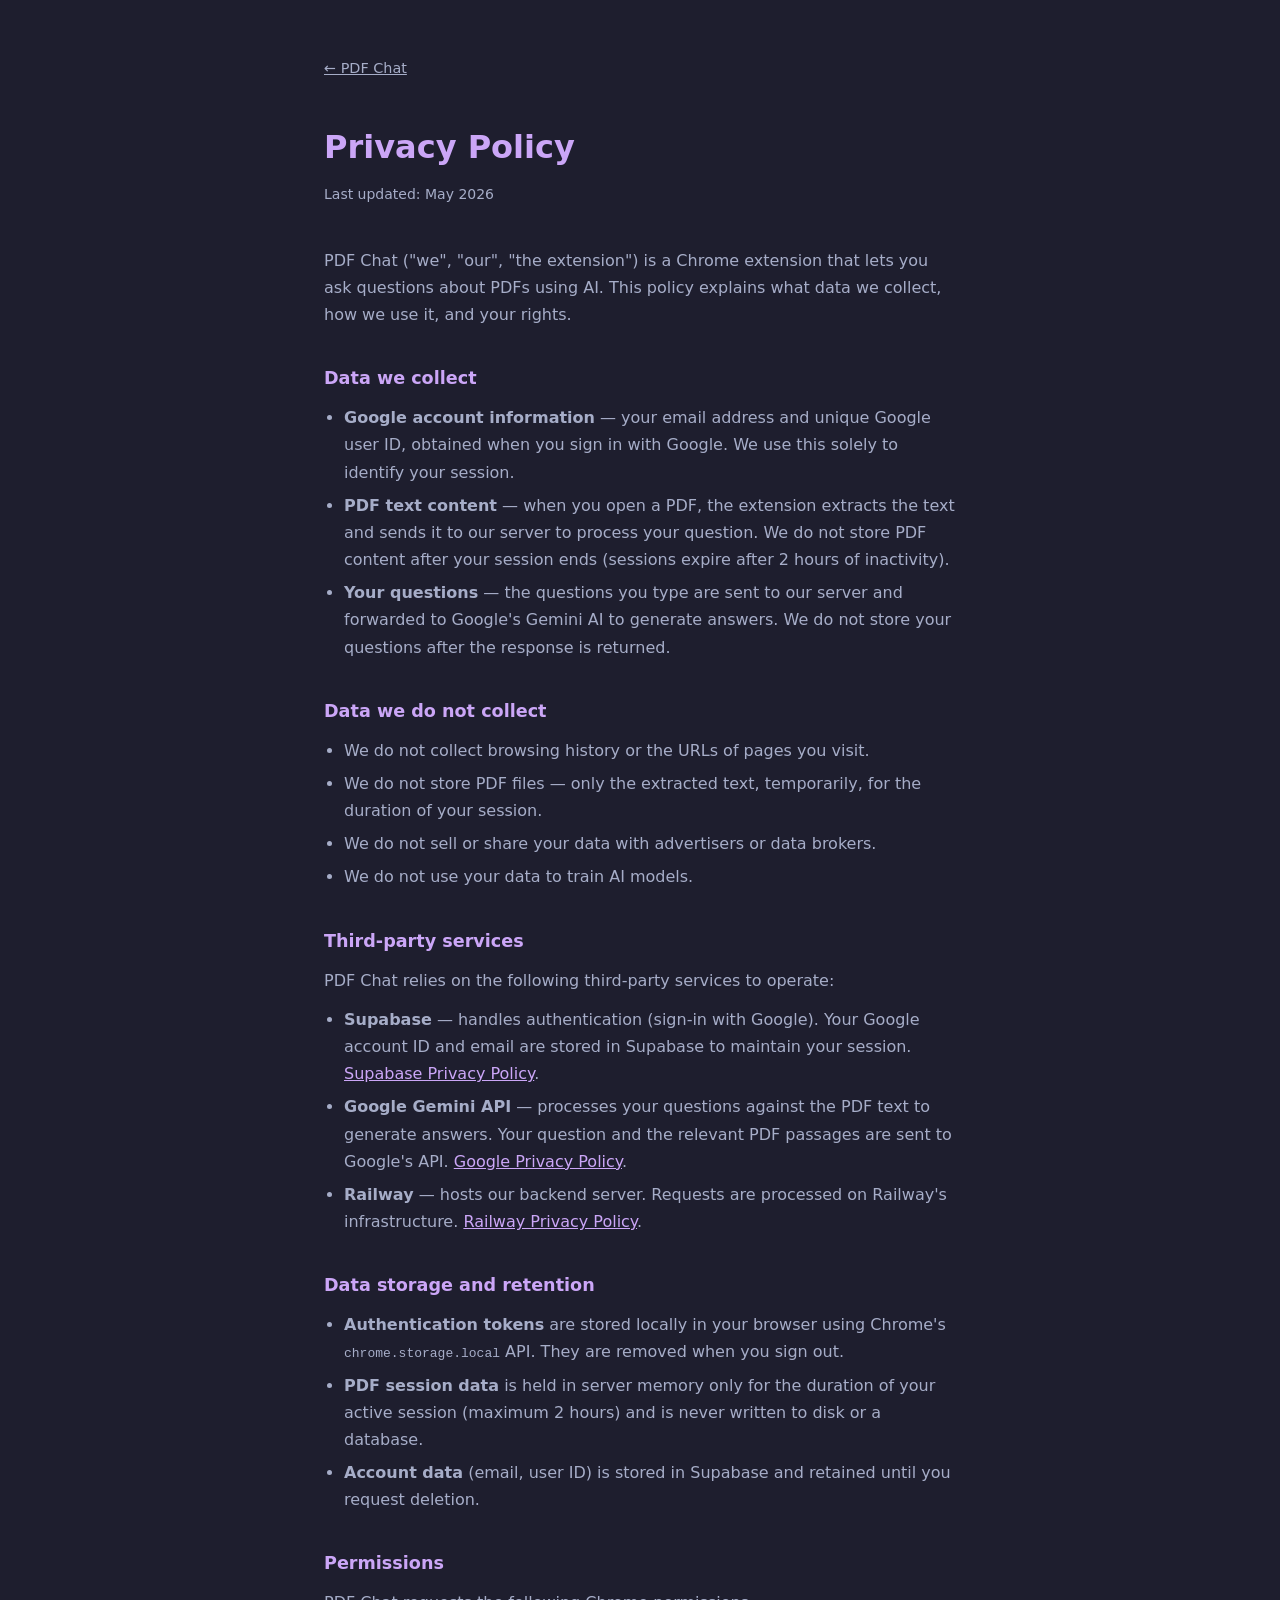
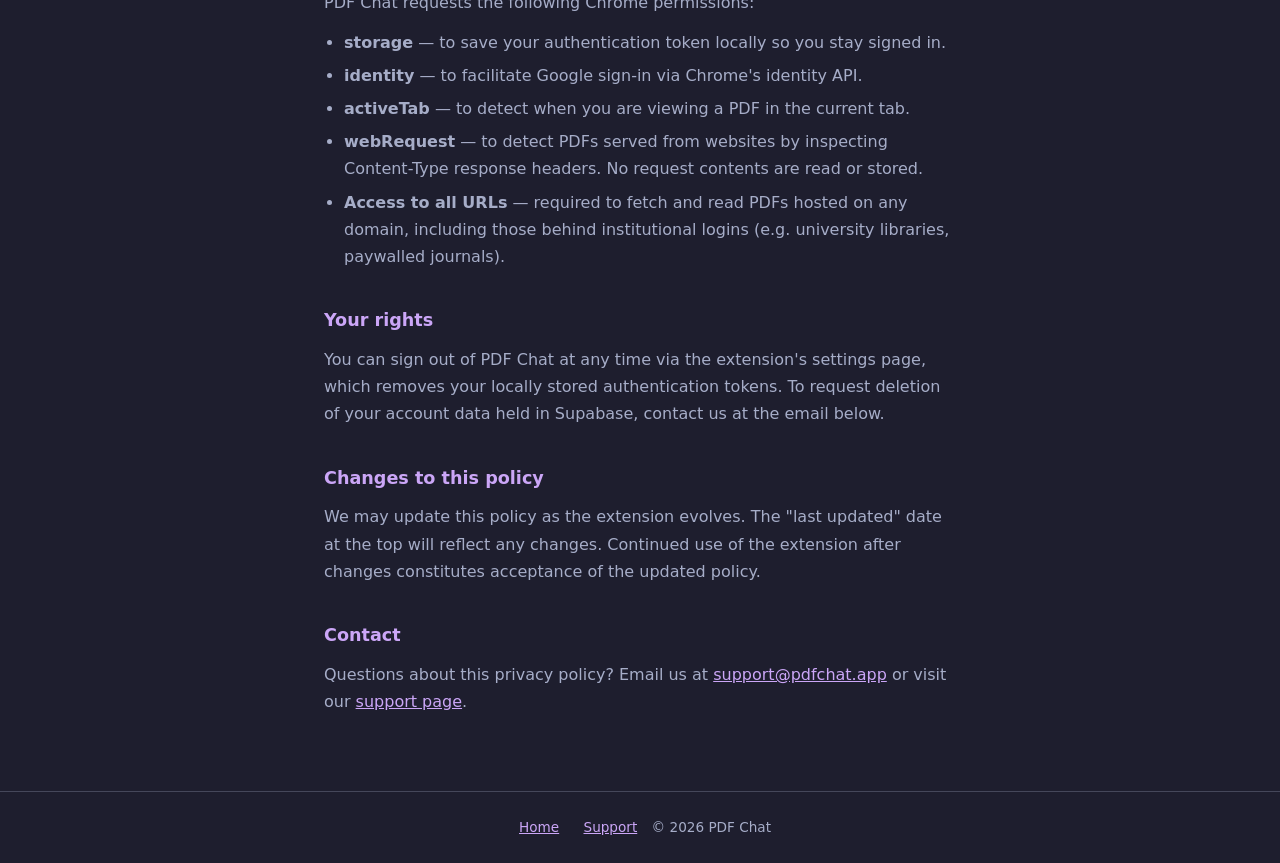
==== docs/privacy.html @ 62ee7725 "feat: add landing page, privacy policy, and support page Co-Authored-By: Claude Sonnet 4.6 <noreply@" ====
<!DOCTYPE html>
<html lang="en">
<head>
  <meta charset="utf-8">
  <meta name="viewport" content="width=device-width, initial-scale=1">
  <title>Privacy Policy — PDF Chat</title>
  <style>
    *, *::before, *::after { box-sizing: border-box; margin: 0; padding: 0; }
    :root {
      --bg: #1e1e2e; --surface: #313244; --border: #45475a;
      --text: #cdd6f4; --subtext: #a6adc8; --accent: #cba6f7;
    }
    body { background: var(--bg); color: var(--text); font-family: system-ui, sans-serif; line-height: 1.7; }
    a { color: var(--accent); }
    main { max-width: 680px; margin: 0 auto; padding: 56px 24px 64px; }
    nav { margin-bottom: 40px; font-size: 0.9rem; }
    nav a { color: var(--subtext); }
    h1 { font-size: 2rem; color: var(--accent); margin-bottom: 8px; }
    .updated { color: var(--subtext); font-size: 0.875rem; margin-bottom: 40px; }
    h2 { font-size: 1.1rem; color: var(--accent); margin: 36px 0 10px; }
    p { color: var(--subtext); margin-bottom: 12px; }
    ul { color: var(--subtext); padding-left: 20px; margin-bottom: 12px; }
    li { margin-bottom: 6px; }
    footer {
      border-top: 1px solid var(--border); text-align: center;
      padding: 24px; font-size: 0.85rem; color: var(--subtext);
    }
    footer a { color: var(--accent); margin: 0 10px; }
  </style>
</head>
<body>

<main>
  <nav><a href="index.html">← PDF Chat</a></nav>

  <h1>Privacy Policy</h1>
  <p class="updated">Last updated: May 2026</p>

  <p>PDF Chat ("we", "our", "the extension") is a Chrome extension that lets you ask questions about PDFs using AI. This policy explains what data we collect, how we use it, and your rights.</p>

  <h2>Data we collect</h2>
  <ul>
    <li><strong>Google account information</strong> — your email address and unique Google user ID, obtained when you sign in with Google. We use this solely to identify your session.</li>
    <li><strong>PDF text content</strong> — when you open a PDF, the extension extracts the text and sends it to our server to process your question. We do not store PDF content after your session ends (sessions expire after 2 hours of inactivity).</li>
    <li><strong>Your questions</strong> — the questions you type are sent to our server and forwarded to Google's Gemini AI to generate answers. We do not store your questions after the response is returned.</li>
  </ul>

  <h2>Data we do not collect</h2>
  <ul>
    <li>We do not collect browsing history or the URLs of pages you visit.</li>
    <li>We do not store PDF files — only the extracted text, temporarily, for the duration of your session.</li>
    <li>We do not sell or share your data with advertisers or data brokers.</li>
    <li>We do not use your data to train AI models.</li>
  </ul>

  <h2>Third-party services</h2>
  <p>PDF Chat relies on the following third-party services to operate:</p>
  <ul>
    <li><strong>Supabase</strong> — handles authentication (sign-in with Google). Your Google account ID and email are stored in Supabase to maintain your session. <a href="https://supabase.com/privacy" target="_blank" rel="noopener">Supabase Privacy Policy</a>.</li>
    <li><strong>Google Gemini API</strong> — processes your questions against the PDF text to generate answers. Your question and the relevant PDF passages are sent to Google's API. <a href="https://policies.google.com/privacy" target="_blank" rel="noopener">Google Privacy Policy</a>.</li>
    <li><strong>Railway</strong> — hosts our backend server. Requests are processed on Railway's infrastructure. <a href="https://railway.app/legal/privacy" target="_blank" rel="noopener">Railway Privacy Policy</a>.</li>
  </ul>

  <h2>Data storage and retention</h2>
  <ul>
    <li><strong>Authentication tokens</strong> are stored locally in your browser using Chrome's <code>chrome.storage.local</code> API. They are removed when you sign out.</li>
    <li><strong>PDF session data</strong> is held in server memory only for the duration of your active session (maximum 2 hours) and is never written to disk or a database.</li>
    <li><strong>Account data</strong> (email, user ID) is stored in Supabase and retained until you request deletion.</li>
  </ul>

  <h2>Permissions</h2>
  <p>PDF Chat requests the following Chrome permissions:</p>
  <ul>
    <li><strong>storage</strong> — to save your authentication token locally so you stay signed in.</li>
    <li><strong>identity</strong> — to facilitate Google sign-in via Chrome's identity API.</li>
    <li><strong>activeTab</strong> — to detect when you are viewing a PDF in the current tab.</li>
    <li><strong>webRequest</strong> — to detect PDFs served from websites by inspecting Content-Type response headers. No request contents are read or stored.</li>
    <li><strong>Access to all URLs</strong> — required to fetch and read PDFs hosted on any domain, including those behind institutional logins (e.g. university libraries, paywalled journals).</li>
  </ul>

  <h2>Your rights</h2>
  <p>You can sign out of PDF Chat at any time via the extension's settings page, which removes your locally stored authentication tokens. To request deletion of your account data held in Supabase, contact us at the email below.</p>

  <h2>Changes to this policy</h2>
  <p>We may update this policy as the extension evolves. The "last updated" date at the top will reflect any changes. Continued use of the extension after changes constitutes acceptance of the updated policy.</p>

  <h2>Contact</h2>
  <p>Questions about this privacy policy? Email us at <a href="mailto:support@pdfchat.app">support@pdfchat.app</a> or visit our <a href="support.html">support page</a>.</p>
</main>

<footer>
  <a href="index.html">Home</a>
  <a href="support.html">Support</a>
  <span>© 2026 PDF Chat</span>
</footer>

</body>
</html>
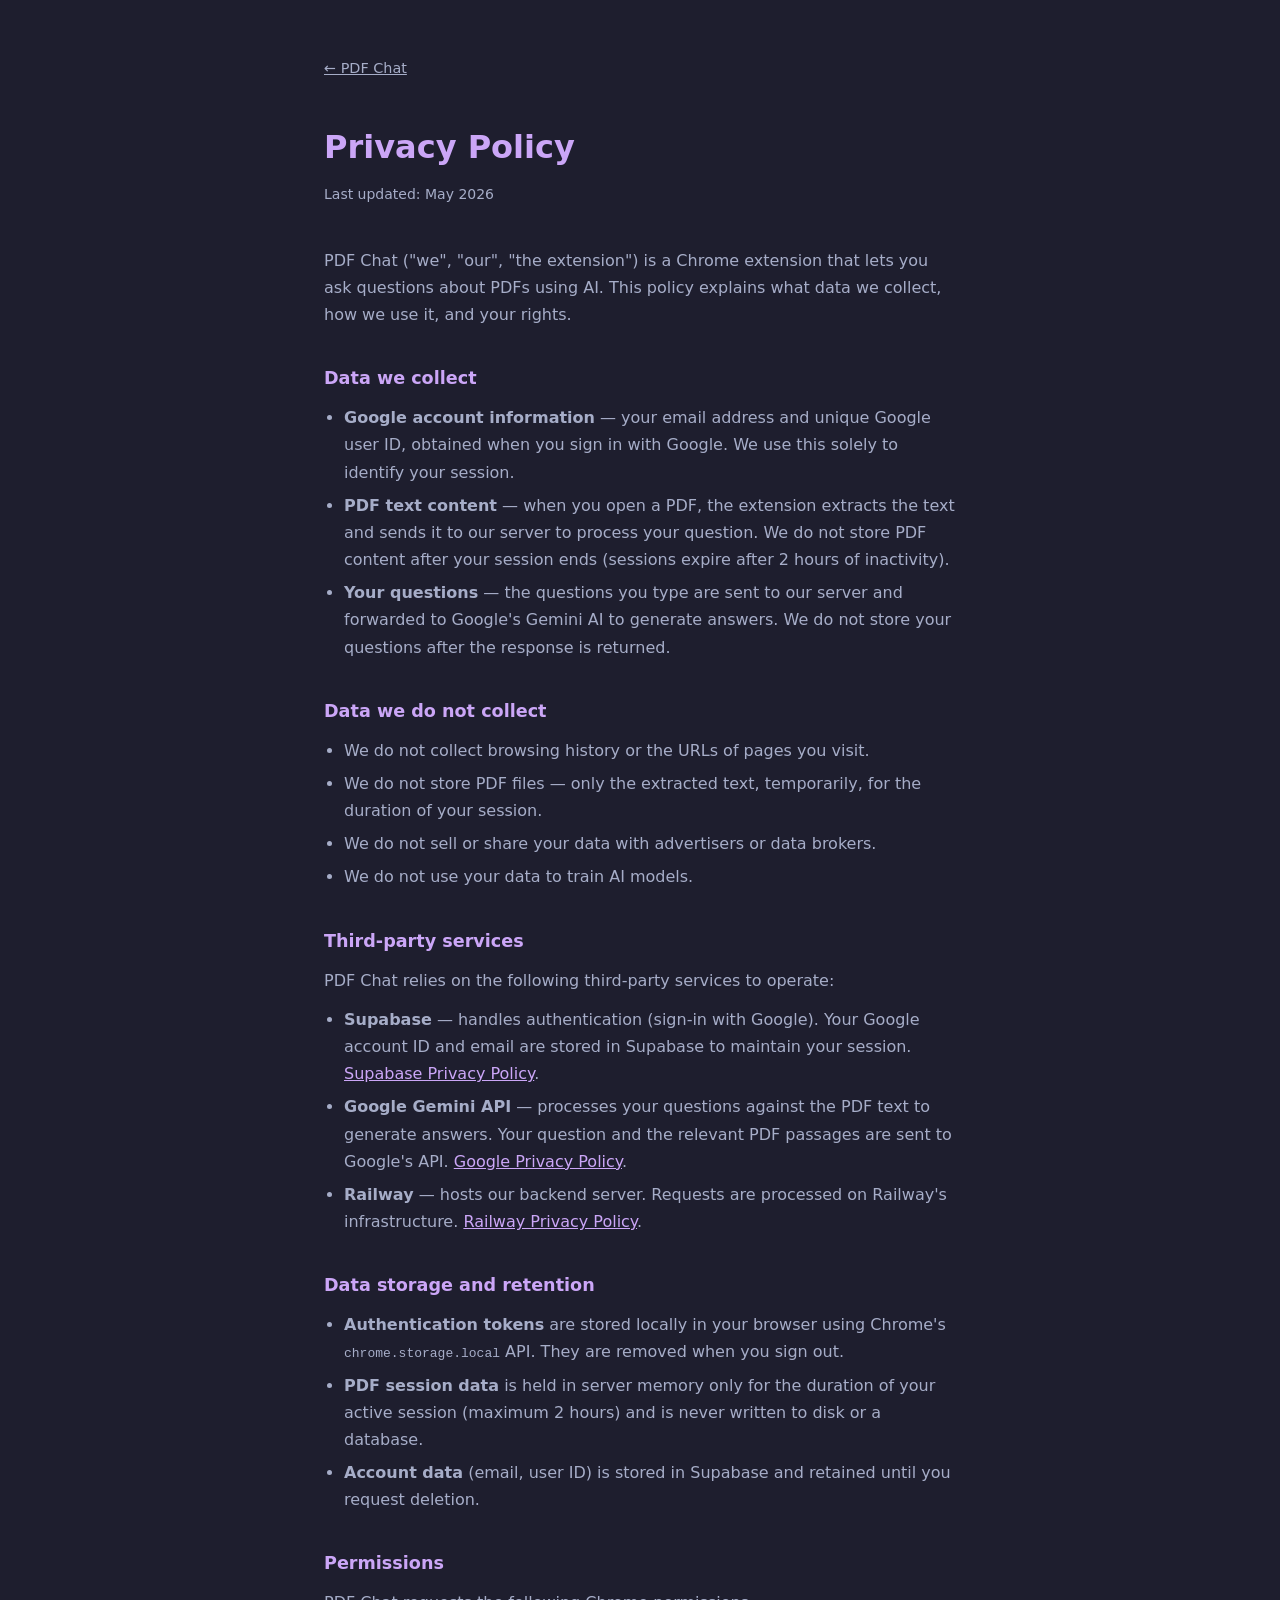
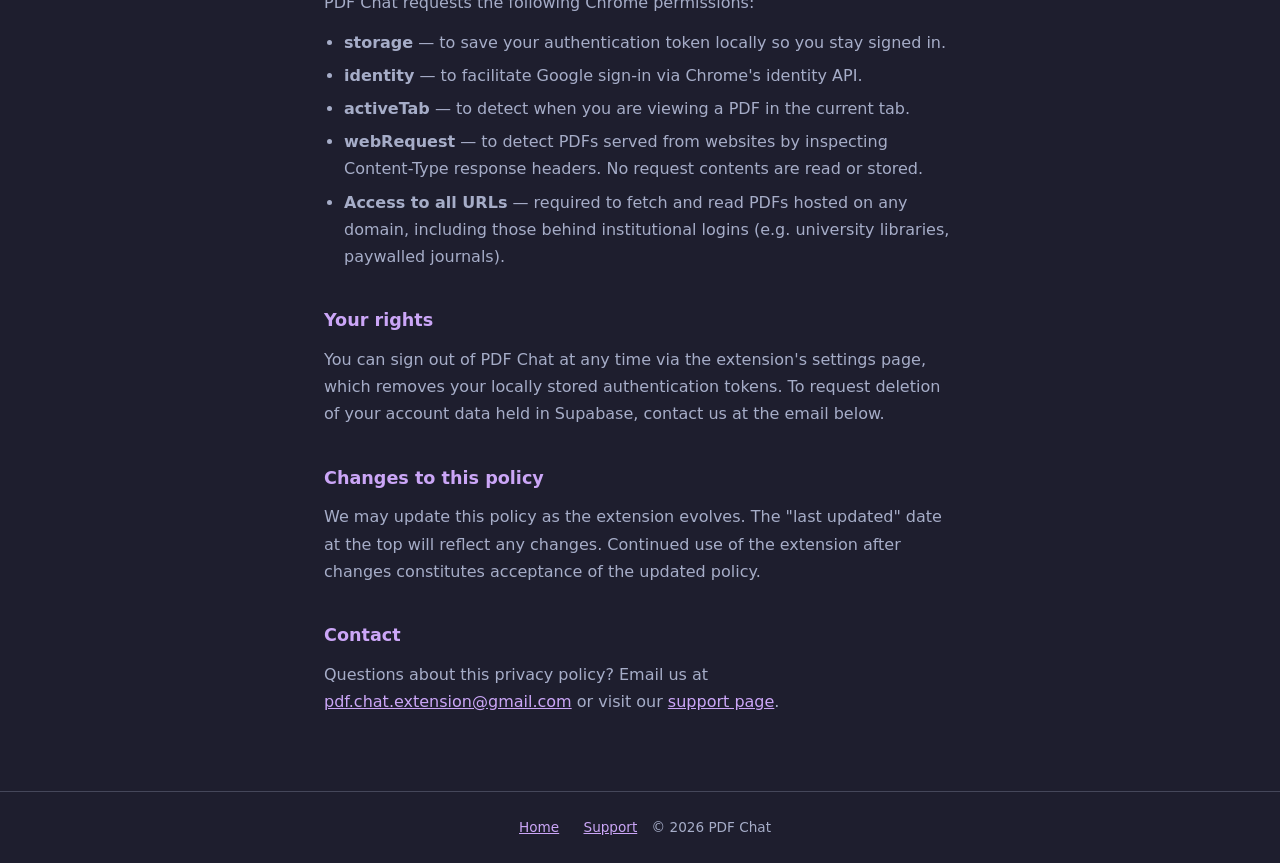
==== commit f47c9132: "fix: update contact email to pdf.chat.extension@gmail.com Co-Authored-By: Claude Sonnet 4.6 <noreply" ====
--- a/docs/privacy.html
+++ b/docs/privacy.html
@@ -85,7 +85,7 @@
   <p>We may update this policy as the extension evolves. The "last updated" date at the top will reflect any changes. Continued use of the extension after changes constitutes acceptance of the updated policy.</p>
 
   <h2>Contact</h2>
-  <p>Questions about this privacy policy? Email us at <a href="mailto:support@pdfchat.app">support@pdfchat.app</a> or visit our <a href="support.html">support page</a>.</p>
+  <p>Questions about this privacy policy? Email us at <a href="mailto:pdf.chat.extension@gmail.com">pdf.chat.extension@gmail.com</a> or visit our <a href="support.html">support page</a>.</p>
 </main>
 
 <footer>
